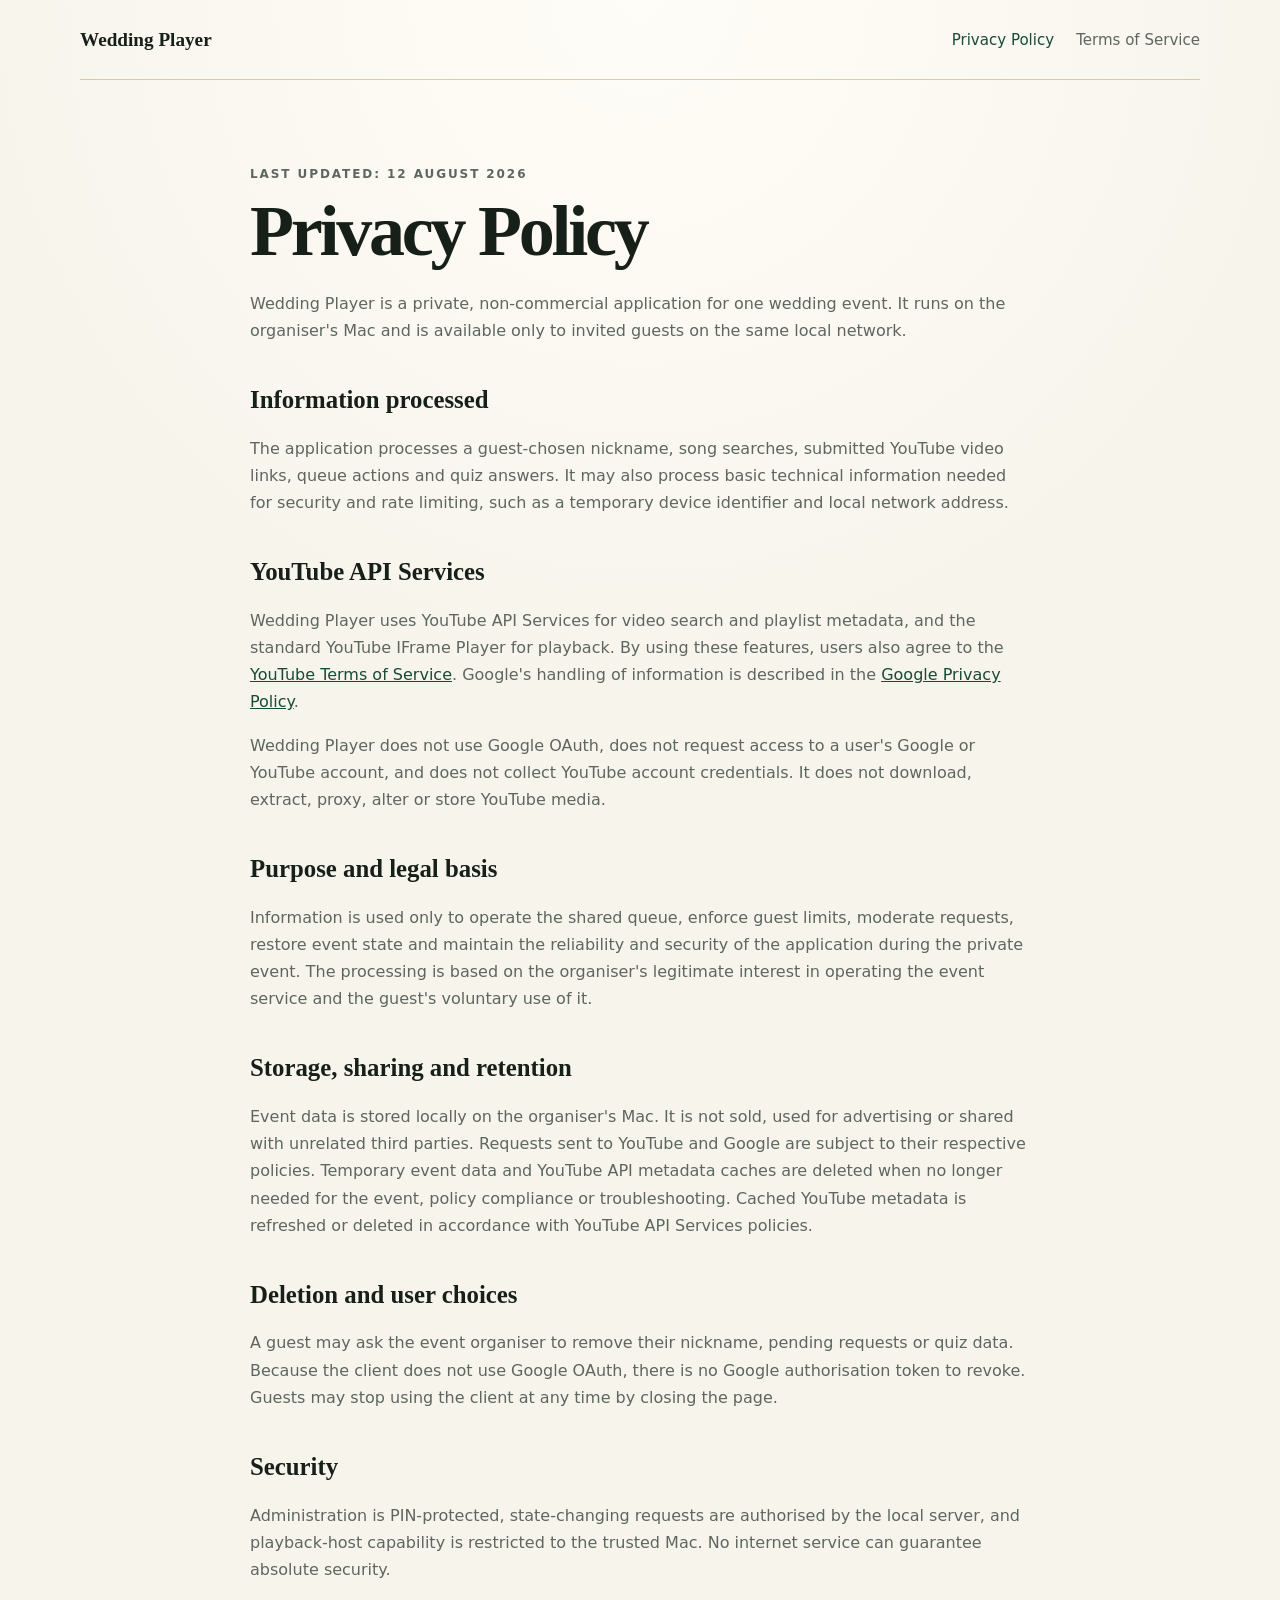
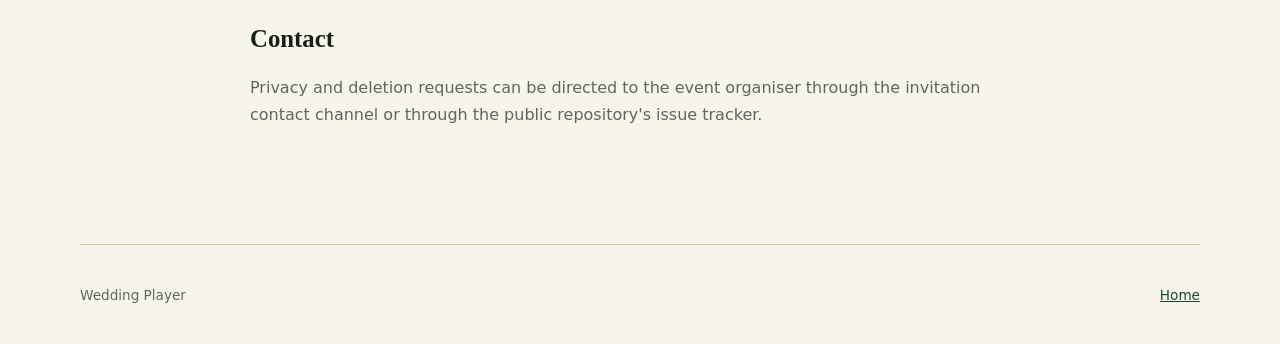
==== privacy.html @ 6f7c0a3d "Publish Wedding Player information pages" ====
<!doctype html>
<html lang="en">
<head>
  <meta charset="utf-8">
  <meta name="viewport" content="width=device-width, initial-scale=1">
  <meta name="description" content="Privacy Policy for Wedding Player.">
  <title>Privacy Policy — Wedding Player</title>
  <link rel="stylesheet" href="styles.css">
</head>
<body>
  <header class="site-header">
    <a class="brand" href="index.html">Wedding Player</a>
    <nav aria-label="Legal"><a aria-current="page" href="privacy.html">Privacy Policy</a><a href="terms.html">Terms of Service</a></nav>
  </header>
  <main class="legal">
    <p class="eyebrow">Last updated: 12 August 2026</p>
    <h1>Privacy Policy</h1>
    <p>Wedding Player is a private, non-commercial application for one wedding event. It runs on the organiser's Mac and is available only to invited guests on the same local network.</p>

    <h2>Information processed</h2>
    <p>The application processes a guest-chosen nickname, song searches, submitted YouTube video links, queue actions and quiz answers. It may also process basic technical information needed for security and rate limiting, such as a temporary device identifier and local network address.</p>

    <h2>YouTube API Services</h2>
    <p>Wedding Player uses YouTube API Services for video search and playlist metadata, and the standard YouTube IFrame Player for playback. By using these features, users also agree to the <a href="https://www.youtube.com/t/terms" rel="noopener">YouTube Terms of Service</a>. Google's handling of information is described in the <a href="https://policies.google.com/privacy" rel="noopener">Google Privacy Policy</a>.</p>
    <p>Wedding Player does not use Google OAuth, does not request access to a user's Google or YouTube account, and does not collect YouTube account credentials. It does not download, extract, proxy, alter or store YouTube media.</p>

    <h2>Purpose and legal basis</h2>
    <p>Information is used only to operate the shared queue, enforce guest limits, moderate requests, restore event state and maintain the reliability and security of the application during the private event. The processing is based on the organiser's legitimate interest in operating the event service and the guest's voluntary use of it.</p>

    <h2>Storage, sharing and retention</h2>
    <p>Event data is stored locally on the organiser's Mac. It is not sold, used for advertising or shared with unrelated third parties. Requests sent to YouTube and Google are subject to their respective policies. Temporary event data and YouTube API metadata caches are deleted when no longer needed for the event, policy compliance or troubleshooting. Cached YouTube metadata is refreshed or deleted in accordance with YouTube API Services policies.</p>

    <h2>Deletion and user choices</h2>
    <p>A guest may ask the event organiser to remove their nickname, pending requests or quiz data. Because the client does not use Google OAuth, there is no Google authorisation token to revoke. Guests may stop using the client at any time by closing the page.</p>

    <h2>Security</h2>
    <p>Administration is PIN-protected, state-changing requests are authorised by the local server, and playback-host capability is restricted to the trusted Mac. No internet service can guarantee absolute security.</p>

    <h2>Contact</h2>
    <p>Privacy and deletion requests can be directed to the event organiser through the invitation contact channel or through the public repository's issue tracker.</p>
  </main>
  <footer><span>Wedding Player</span><a href="index.html">Home</a></footer>
</body>
</html>
---- styles.css ----
:root {
  color-scheme: light dark;
  --bg: #f7f4ec;
  --panel: rgba(255, 255, 255, 0.82);
  --text: #172018;
  --muted: #5d675f;
  --green: #174b35;
  --gold: #b38a39;
  --line: rgba(179, 138, 57, 0.42);
  font-family: Inter, ui-sans-serif, system-ui, -apple-system, BlinkMacSystemFont, "Segoe UI", sans-serif;
}
* { box-sizing: border-box; }
body { margin: 0; background: radial-gradient(circle at top, #fffdf7 0, var(--bg) 44rem); color: var(--text); }
a { color: var(--green); }
.site-header, footer { width: min(1120px, calc(100% - 40px)); margin: auto; display: flex; align-items: center; justify-content: space-between; gap: 24px; }
.site-header { min-height: 80px; border-bottom: 1px solid var(--line); }
.brand { color: var(--text); font-family: Georgia, serif; font-size: 1.2rem; font-weight: 700; text-decoration: none; }
nav { display: flex; gap: 22px; }
nav a { color: var(--muted); text-decoration: none; font-size: .94rem; }
nav a:hover, nav a[aria-current="page"] { color: var(--green); }
main { width: min(1120px, calc(100% - 40px)); margin: auto; }
.hero { max-width: 820px; padding: 96px 0 64px; }
.eyebrow { color: var(--gold); font-size: .75rem; font-weight: 800; letter-spacing: .16em; text-transform: uppercase; }
h1, h2 { font-family: Georgia, serif; }
h1 { margin: 12px 0 22px; font-size: clamp(2.6rem, 7vw, 5.3rem); line-height: .99; letter-spacing: -.045em; }
h2 { margin-top: 0; font-size: 1.55rem; }
.lede { color: var(--muted); max-width: 700px; font-size: 1.18rem; line-height: 1.75; }
.badges { display: flex; flex-wrap: wrap; gap: 10px; margin-top: 30px; }
.badges span { border: 1px solid var(--line); border-radius: 999px; padding: 8px 13px; color: var(--green); font-size: .85rem; }
.player-demo { display: grid; grid-template-columns: 1.15fr .85fr; gap: 20px; }
.player-demo > div, .content-grid article { background: var(--panel); border: 1px solid var(--line); border-radius: 24px; padding: 30px; box-shadow: 0 18px 60px rgba(23, 75, 53, .06); }
.player-demo p, .content-grid p, .legal p { color: var(--muted); line-height: 1.7; }
ol { list-style: none; padding: 0; margin: 0; display: grid; gap: 10px; }
li { display: flex; justify-content: space-between; gap: 20px; border: 1px solid rgba(23, 75, 53, .28); border-radius: 14px; padding: 14px 16px; }
li strong { color: var(--green); }
.content-grid { display: grid; grid-template-columns: repeat(3, 1fr); gap: 20px; padding: 20px 0 100px; }
.text-link { display: inline-block; margin-top: 8px; font-weight: 700; text-decoration: none; }
.legal { max-width: 780px; padding: 72px 0 100px; }
.legal h1 { font-size: clamp(2.6rem, 7vw, 4.5rem); }
.legal h2 { margin-top: 42px; }
footer { min-height: 100px; border-top: 1px solid var(--line); color: var(--muted); font-size: .85rem; }
@media (max-width: 760px) {
  .site-header { align-items: flex-start; flex-direction: column; padding: 20px 0; }
  nav { width: 100%; justify-content: space-between; }
  .hero { padding-top: 64px; }
  .player-demo, .content-grid { grid-template-columns: 1fr; }
  footer { align-items: flex-start; flex-direction: column; justify-content: center; }
}
@media (prefers-color-scheme: dark) {
  :root { --bg: #101712; --panel: rgba(24, 35, 27, .88); --text: #f3efe4; --muted: #b8c0ba; --green: #73b38c; --gold: #d1ae64; --line: rgba(209, 174, 100, .34); }
  body { background: radial-gradient(circle at top, #1b281f 0, var(--bg) 44rem); }
}
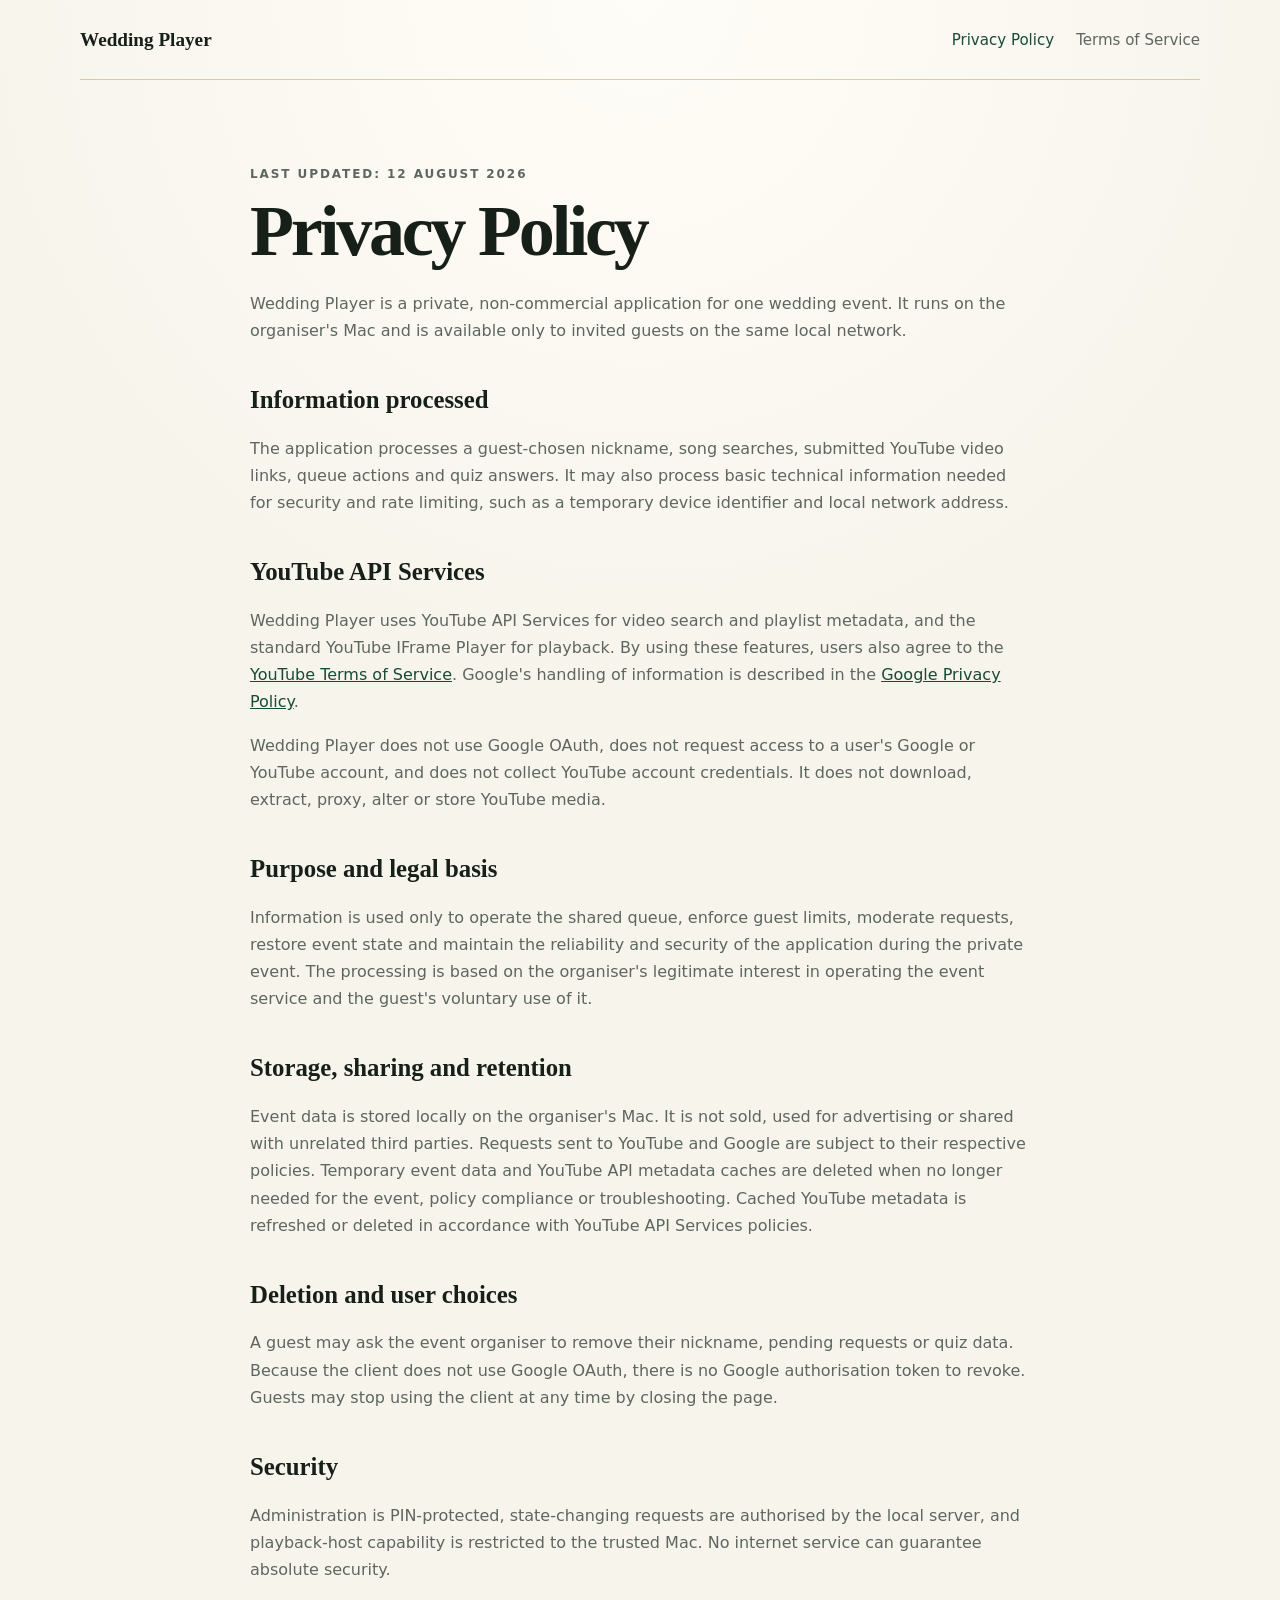
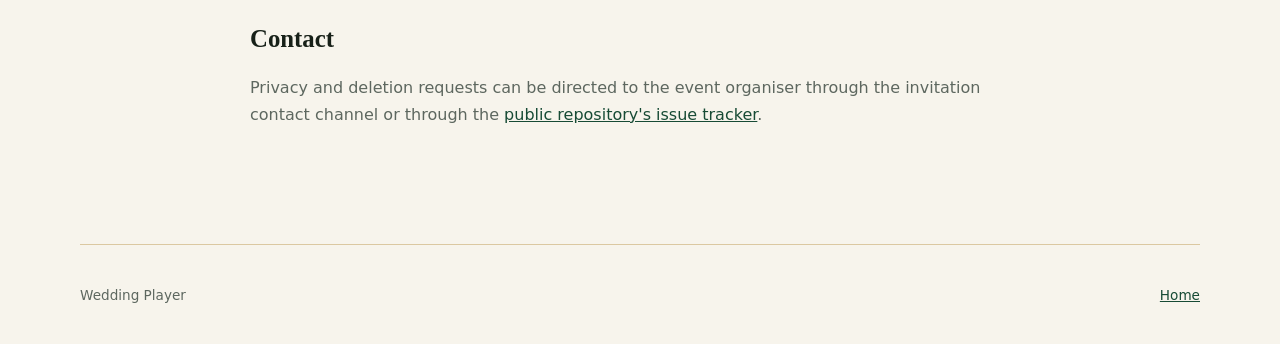
==== commit 0d5e2082: "Add public privacy contact channel" ====
--- a/privacy.html
+++ b/privacy.html
@@ -37,7 +37,7 @@
     <p>Administration is PIN-protected, state-changing requests are authorised by the local server, and playback-host capability is restricted to the trusted Mac. No internet service can guarantee absolute security.</p>
 
     <h2>Contact</h2>
-    <p>Privacy and deletion requests can be directed to the event organiser through the invitation contact channel or through the public repository's issue tracker.</p>
+    <p>Privacy and deletion requests can be directed to the event organiser through the invitation contact channel or through the <a href="https://github.com/earbash3/wedding-player-info/issues" rel="noopener">public repository's issue tracker</a>.</p>
   </main>
   <footer><span>Wedding Player</span><a href="index.html">Home</a></footer>
 </body>
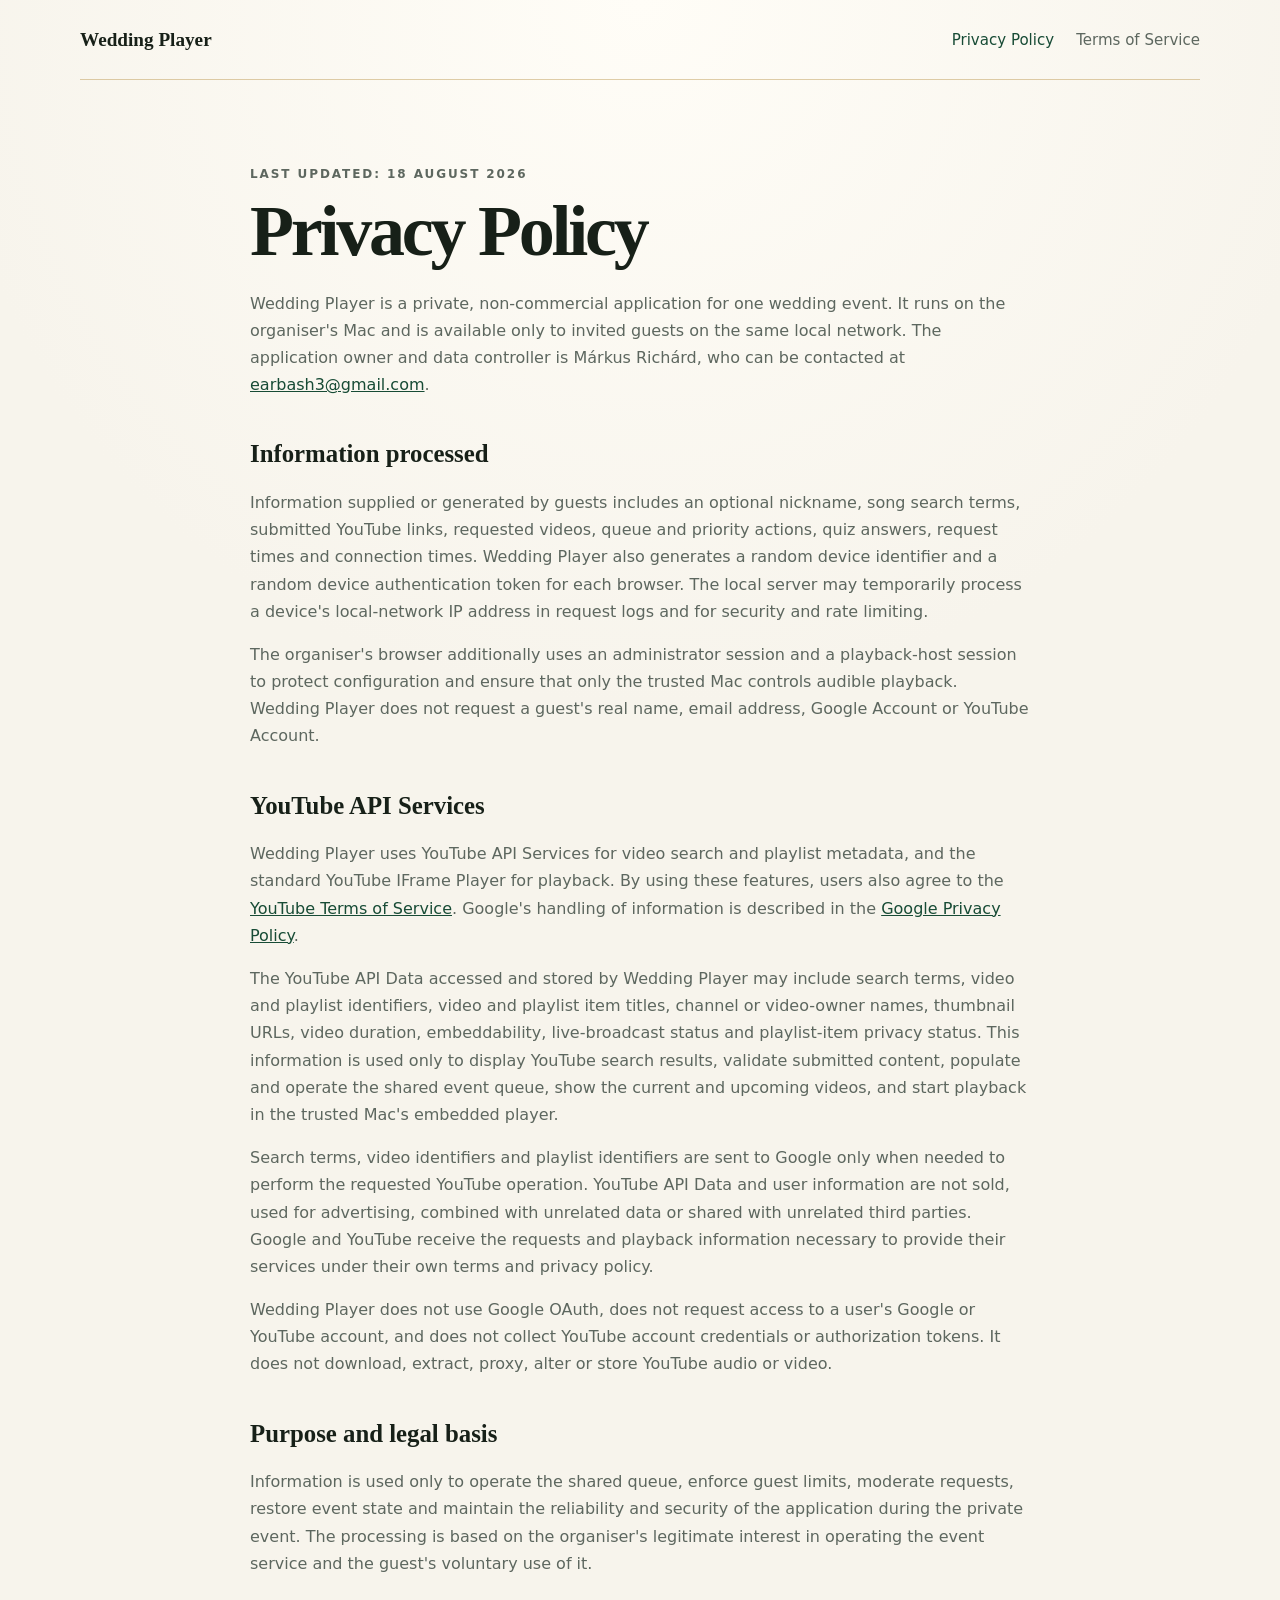
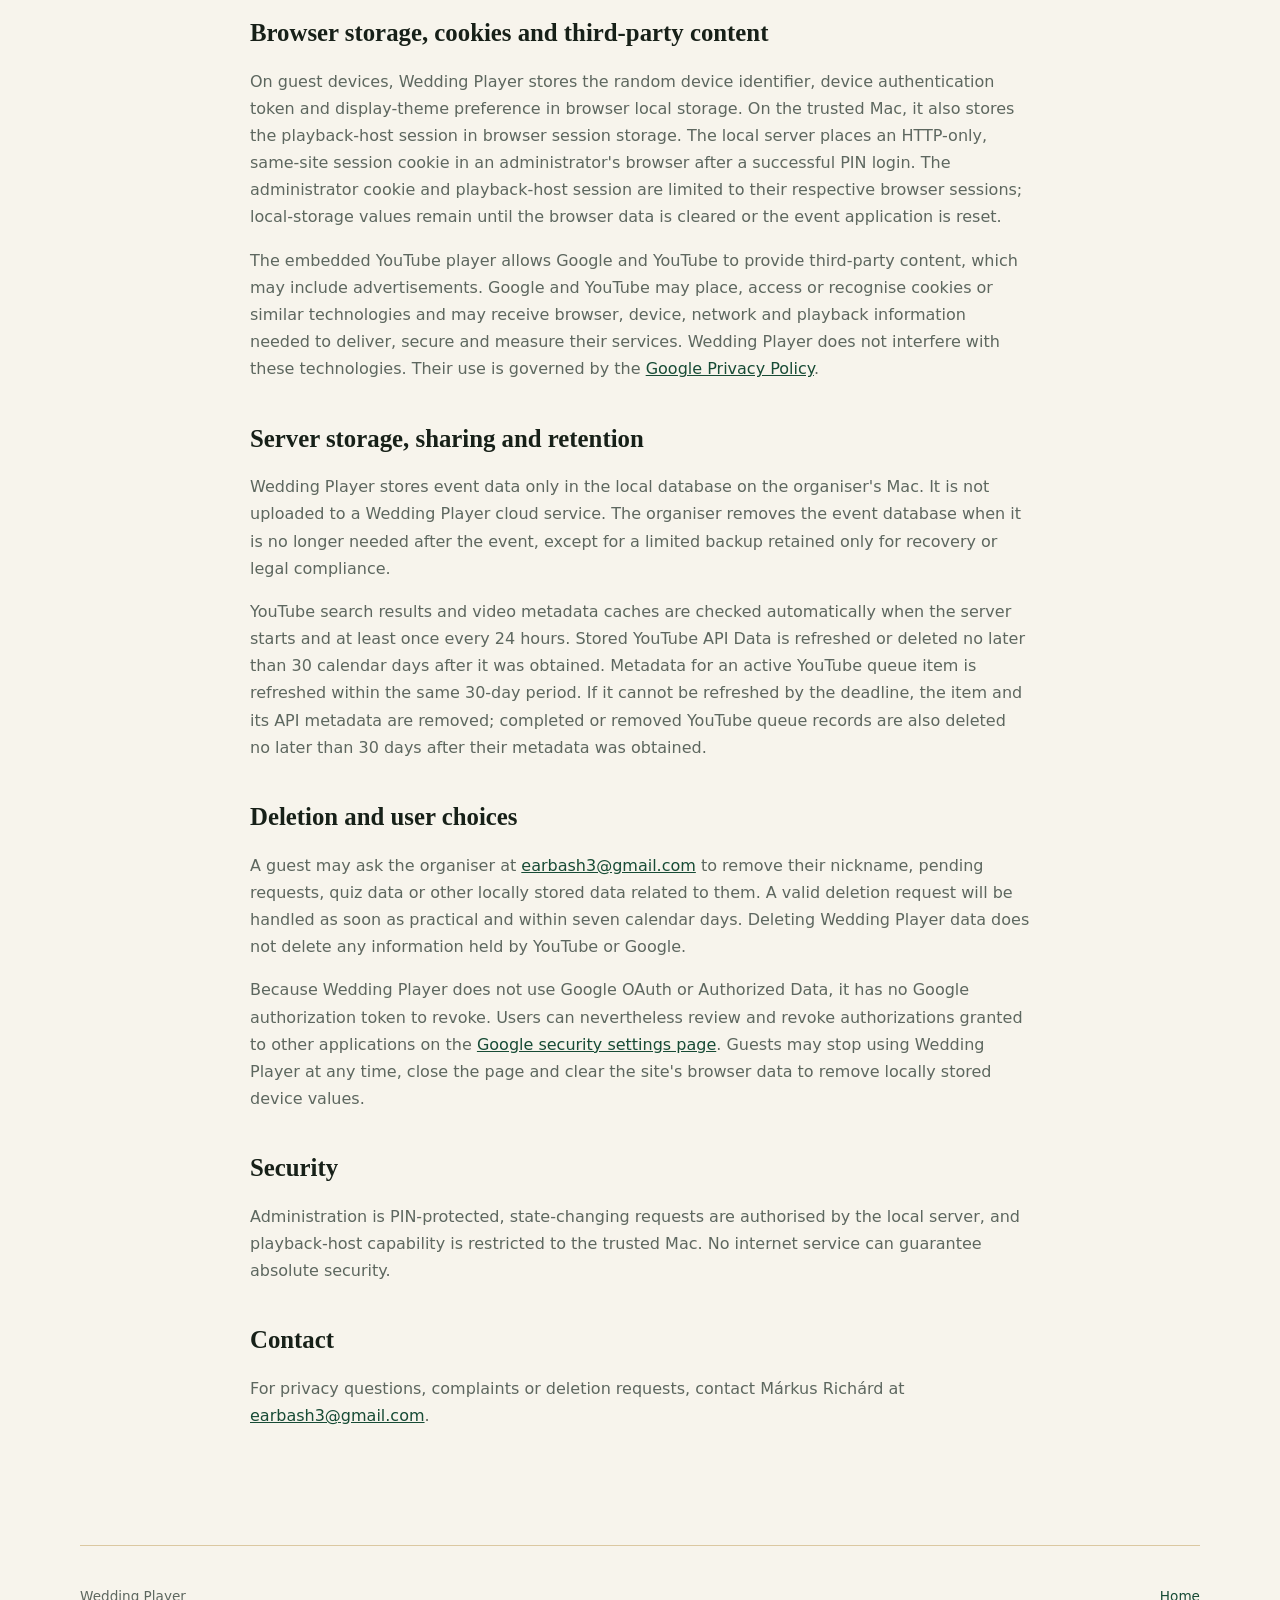
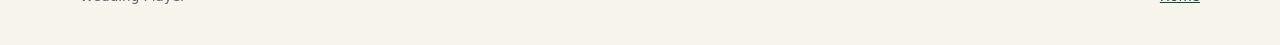
==== commit a3cf5cb6: "Update compliance documentation" ====
--- a/privacy.html
+++ b/privacy.html
@@ -13,31 +13,40 @@
     <nav aria-label="Legal"><a aria-current="page" href="privacy.html">Privacy Policy</a><a href="terms.html">Terms of Service</a></nav>
   </header>
   <main class="legal">
-    <p class="eyebrow">Last updated: 12 August 2026</p>
+    <p class="eyebrow">Last updated: 18 August 2026</p>
     <h1>Privacy Policy</h1>
-    <p>Wedding Player is a private, non-commercial application for one wedding event. It runs on the organiser's Mac and is available only to invited guests on the same local network.</p>
+    <p>Wedding Player is a private, non-commercial application for one wedding event. It runs on the organiser's Mac and is available only to invited guests on the same local network. The application owner and data controller is Márkus Richárd, who can be contacted at <a href="mailto:earbash3@gmail.com">earbash3@gmail.com</a>.</p>
 
     <h2>Information processed</h2>
-    <p>The application processes a guest-chosen nickname, song searches, submitted YouTube video links, queue actions and quiz answers. It may also process basic technical information needed for security and rate limiting, such as a temporary device identifier and local network address.</p>
+    <p>Information supplied or generated by guests includes an optional nickname, song search terms, submitted YouTube links, requested videos, queue and priority actions, quiz answers, request times and connection times. Wedding Player also generates a random device identifier and a random device authentication token for each browser. The local server may temporarily process a device's local-network IP address in request logs and for security and rate limiting.</p>
+    <p>The organiser's browser additionally uses an administrator session and a playback-host session to protect configuration and ensure that only the trusted Mac controls audible playback. Wedding Player does not request a guest's real name, email address, Google Account or YouTube Account.</p>
 
     <h2>YouTube API Services</h2>
     <p>Wedding Player uses YouTube API Services for video search and playlist metadata, and the standard YouTube IFrame Player for playback. By using these features, users also agree to the <a href="https://www.youtube.com/t/terms" rel="noopener">YouTube Terms of Service</a>. Google's handling of information is described in the <a href="https://policies.google.com/privacy" rel="noopener">Google Privacy Policy</a>.</p>
-    <p>Wedding Player does not use Google OAuth, does not request access to a user's Google or YouTube account, and does not collect YouTube account credentials. It does not download, extract, proxy, alter or store YouTube media.</p>
+    <p>The YouTube API Data accessed and stored by Wedding Player may include search terms, video and playlist identifiers, video and playlist item titles, channel or video-owner names, thumbnail URLs, video duration, embeddability, live-broadcast status and playlist-item privacy status. This information is used only to display YouTube search results, validate submitted content, populate and operate the shared event queue, show the current and upcoming videos, and start playback in the trusted Mac's embedded player.</p>
+    <p>Search terms, video identifiers and playlist identifiers are sent to Google only when needed to perform the requested YouTube operation. YouTube API Data and user information are not sold, used for advertising, combined with unrelated data or shared with unrelated third parties. Google and YouTube receive the requests and playback information necessary to provide their services under their own terms and privacy policy.</p>
+    <p>Wedding Player does not use Google OAuth, does not request access to a user's Google or YouTube account, and does not collect YouTube account credentials or authorization tokens. It does not download, extract, proxy, alter or store YouTube audio or video.</p>
 
     <h2>Purpose and legal basis</h2>
     <p>Information is used only to operate the shared queue, enforce guest limits, moderate requests, restore event state and maintain the reliability and security of the application during the private event. The processing is based on the organiser's legitimate interest in operating the event service and the guest's voluntary use of it.</p>
 
-    <h2>Storage, sharing and retention</h2>
-    <p>Event data is stored locally on the organiser's Mac. It is not sold, used for advertising or shared with unrelated third parties. Requests sent to YouTube and Google are subject to their respective policies. Temporary event data and YouTube API metadata caches are deleted when no longer needed for the event, policy compliance or troubleshooting. Cached YouTube metadata is refreshed or deleted in accordance with YouTube API Services policies.</p>
+    <h2>Browser storage, cookies and third-party content</h2>
+    <p>On guest devices, Wedding Player stores the random device identifier, device authentication token and display-theme preference in browser local storage. On the trusted Mac, it also stores the playback-host session in browser session storage. The local server places an HTTP-only, same-site session cookie in an administrator's browser after a successful PIN login. The administrator cookie and playback-host session are limited to their respective browser sessions; local-storage values remain until the browser data is cleared or the event application is reset.</p>
+    <p>The embedded YouTube player allows Google and YouTube to provide third-party content, which may include advertisements. Google and YouTube may place, access or recognise cookies or similar technologies and may receive browser, device, network and playback information needed to deliver, secure and measure their services. Wedding Player does not interfere with these technologies. Their use is governed by the <a href="https://policies.google.com/privacy" rel="noopener">Google Privacy Policy</a>.</p>
+
+    <h2>Server storage, sharing and retention</h2>
+    <p>Wedding Player stores event data only in the local database on the organiser's Mac. It is not uploaded to a Wedding Player cloud service. The organiser removes the event database when it is no longer needed after the event, except for a limited backup retained only for recovery or legal compliance.</p>
+    <p>YouTube search results and video metadata caches are checked automatically when the server starts and at least once every 24 hours. Stored YouTube API Data is refreshed or deleted no later than 30 calendar days after it was obtained. Metadata for an active YouTube queue item is refreshed within the same 30-day period. If it cannot be refreshed by the deadline, the item and its API metadata are removed; completed or removed YouTube queue records are also deleted no later than 30 days after their metadata was obtained.</p>
 
     <h2>Deletion and user choices</h2>
-    <p>A guest may ask the event organiser to remove their nickname, pending requests or quiz data. Because the client does not use Google OAuth, there is no Google authorisation token to revoke. Guests may stop using the client at any time by closing the page.</p>
+    <p>A guest may ask the organiser at <a href="mailto:earbash3@gmail.com">earbash3@gmail.com</a> to remove their nickname, pending requests, quiz data or other locally stored data related to them. A valid deletion request will be handled as soon as practical and within seven calendar days. Deleting Wedding Player data does not delete any information held by YouTube or Google.</p>
+    <p>Because Wedding Player does not use Google OAuth or Authorized Data, it has no Google authorization token to revoke. Users can nevertheless review and revoke authorizations granted to other applications on the <a href="https://security.google.com/settings/security/permissions" rel="noopener">Google security settings page</a>. Guests may stop using Wedding Player at any time, close the page and clear the site's browser data to remove locally stored device values.</p>
 
     <h2>Security</h2>
     <p>Administration is PIN-protected, state-changing requests are authorised by the local server, and playback-host capability is restricted to the trusted Mac. No internet service can guarantee absolute security.</p>
 
     <h2>Contact</h2>
-    <p>Privacy and deletion requests can be directed to the event organiser through the invitation contact channel or through the <a href="https://github.com/earbash3/wedding-player-info/issues" rel="noopener">public repository's issue tracker</a>.</p>
+    <p>For privacy questions, complaints or deletion requests, contact Márkus Richárd at <a href="mailto:earbash3@gmail.com">earbash3@gmail.com</a>.</p>
   </main>
   <footer><span>Wedding Player</span><a href="index.html">Home</a></footer>
 </body>
